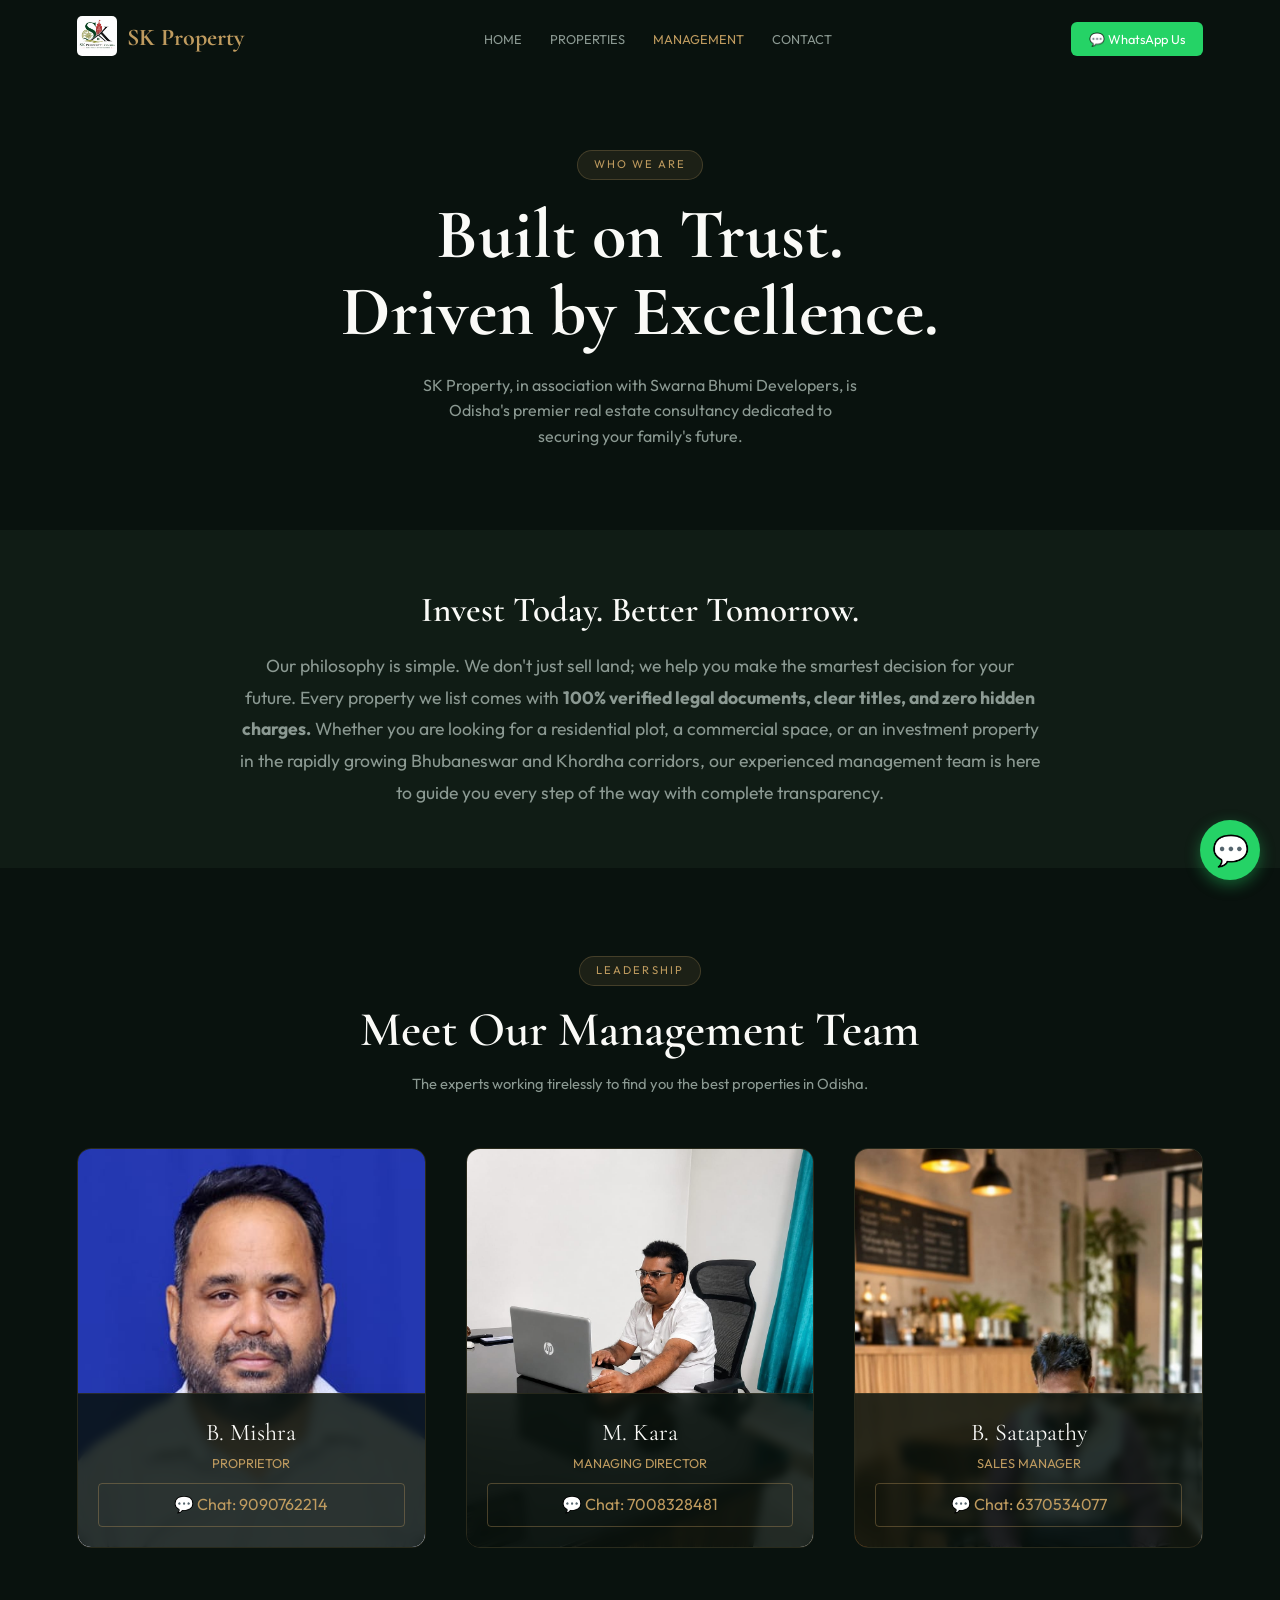
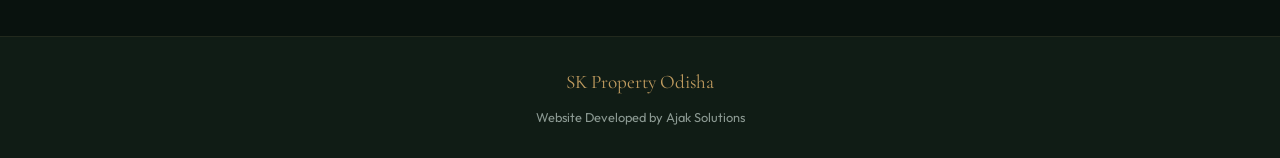
==== about.html @ 980233e9 "xx" ====
<!DOCTYPE html>
<html lang="en">
<head>
    <meta charset="UTF-8" />
    <meta name="viewport" content="width=device-width, initial-scale=1.0" />
    <title>Management — SK Property Odisha</title>
    <link rel="preconnect" href="https://fonts.googleapis.com" />
    <link rel="preconnect" href="https://fonts.gstatic.com" crossorigin />
    <link href="https://fonts.googleapis.com/css2?family=Cormorant+Garamond:wght@400;500;600;700&family=Outfit:wght@300;400;500;600&display=swap" rel="stylesheet" />
    <link rel="stylesheet" href="style.css" />
</head>
<body>

    <nav class="nav" id="nav">
        <div class="nav-brand">
            <img src="images/sklogo.jpeg" alt="SK Property Logo" style="height: 40px; width: auto; border-radius: 5px; margin-bottom: 5px;">
            <span class="nav-brand-main">SK Property</span>
        </div>
        <ul class="nav-links">
            <li><a href="index.html">Home</a></li>
            <li><a href="properties.html">Properties</a></li>
            <li><a href="about.html" style="color: var(--gold);">Management</a></li>
            <li><a href="contact.html">Contact</a></li>
        </ul>
        <div class="nav-right">
            <a class="nav-wa" href="https://wa.me/916370534077?text=Hi!%20I%20visited%20SKpropertyodisha.com%20and%20want%20to%20know%20more." target="_blank">
                💬 WhatsApp Us
            </a>
        </div>
    </nav>

    <section class="hero" style="min-height: 40vh; padding-top: 150px; padding-bottom: 50px; background: linear-gradient(rgba(9, 18, 14, 0.9), rgba(9, 18, 14, 0.95)), url('https://images.unsplash.com/photo-1573164713988-8665fc963095?w=1600&q=80') center/cover;">
        <div class="hero-content">
            <div class="chip">Who We Are</div>
            <h1 class="hero-h1">Built on Trust.<br/>Driven by Excellence.</h1>
            <p class="hero-desc">SK Property, in association with Swarna Bhumi Developers, is Odisha's premier real estate consultancy dedicated to securing your family's future.</p>
        </div>
    </section>

    <section style="padding: 60px 6%; background: var(--dark2); text-align: center;">
        <div style="max-width: 800px; margin: 0 auto;">
            <h2 class="sec-title" style="font-size: 2.2rem; margin-bottom: 20px;">Invest Today. Better Tomorrow.</h2>
            <p style="color: var(--muted); font-size: 1.1rem; line-height: 1.8;">
                Our philosophy is simple. We don't just sell land; we help you make the smartest decision for your future. Every property we list comes with <strong>100% verified legal documents, clear titles, and zero hidden charges.</strong> Whether you are looking for a residential plot, a commercial space, or an investment property in the rapidly growing Bhubaneswar and Khordha corridors, our experienced management team is here to guide you every step of the way with complete transparency.
            </p>
        </div>
    </section>

    <section class="agent" id="team">
        <div class="sec-head sr" style="text-align: center;">
            <div class="chip">Leadership</div>
            <h2 class="sec-title">Meet Our Management Team</h2>
            <p class="sec-sub" style="margin: 0 auto;">The experts working tirelessly to find you the best properties in Odisha.</p>
        </div>
        
        <div class="team-grid">
            <div class="agent-frame sr">
                <img src="images/skdirector.jpeg" alt="B. Mishra" />
                <div class="agent-nameplate">
                    <div class="agent-name">B. Mishra</div>
                    <div class="agent-title">Proprietor</div>
                    <a href="https://wa.me/919090762214?text=Hi%20B.%20Mishra,%20I%20am%20looking%20for%20property%20investment%20options." target="_blank" class="btn-ghost" style="display:block; text-align:center; margin-top:10px; padding: 8px; border-radius: 4px;">💬 Chat: 9090762214</a>
                </div>
            </div>

            <div class="agent-frame sr">
                <img src="images/skpropiter.jpeg" alt="M. Kara" />
                <div class="agent-nameplate">
                    <div class="agent-name">M. Kara</div>
                    <div class="agent-title">Managing Director</div>
                    <a href="https://wa.me/917008328481?text=Hi%20M.%20Kara,%20I%20am%20looking%20for%20property%20investment%20options." target="_blank" class="btn-ghost" style="display:block; text-align:center; margin-top:10px; padding: 8px; border-radius: 4px;">💬 Chat: 7008328481</a>
                </div>
            </div>

            <div class="agent-frame sr">
                <img src="images/sksalesmanager.jpeg" alt="B. Satapathy" />
                <div class="agent-nameplate">
                    <div class="agent-name">B. Satapathy</div>
                    <div class="agent-title">Sales Manager</div>
                    <a href="https://wa.me/916370534077?text=Hi%20B.%20Satapathy,%20I%20want%20to%20book%20a%20site%20visit." target="_blank" class="btn-ghost" style="display:block; text-align:center; margin-top:10px; padding: 8px; border-radius: 4px;">💬 Chat: 6370534077</a>
                </div>
            </div>
        </div>
    </section>

    <footer>
        <div class="footer-brand">SK Property Odisha</div>
        <div class="footer-note">Website Developed by Ajak Solutions</div>
    </footer>

    <a class="fwa" href="https://wa.me/916370534077?text=Hi%20I%20found%20SK%20Property%20Odisha%20and%20want%20to%20know%20more." target="_blank">💬</a>

    <script src="script.js"></script>
</body>
</html>
---- style.css ----
/* =========================================================
   VARIABLES & THEME
   ========================================================= */
:root {
    --gold: #BF9B5F;
    --gold-light: #D4B483;
    --dark: #09120e; /* Deep rich green/black */
    --dark2: #101c15;
    --dark3: #18261e;
    --cream: #F2EDE3;
    --muted: #8b9992;
    --white: #FAFAF7;
    --green-wa: #25D366;
    --ff-display: 'Cormorant Garamond', Georgia, serif;
    --ff-body: 'Outfit', sans-serif;
    --r: 6px;
    --r-lg: 14px;
    --t: 0.28s cubic-bezier(0.4,0,0.2,1);
}

*, *::before, *::after { box-sizing: border-box; margin: 0; padding: 0; }
html { scroll-behavior: smooth; }
body {
    font-family: var(--ff-body);
    background: var(--dark);
    color: var(--cream);
    overflow-x: hidden;
    line-height: 1.6;
}
img { display: block; width: 100%; object-fit: cover; }
a { text-decoration: none; color: inherit; }
button { font-family: var(--ff-body); }

/* BUTTONS */
.btn {
    display: inline-flex; align-items: center; gap: 9px; padding: 13px 26px;
    border-radius: var(--r); font-size: .88rem; font-weight: 500;
    cursor: pointer; transition: transform var(--t); border: none;
}
.btn-gold { background: var(--gold); color: var(--dark); font-weight: bold; }
.btn-gold:hover { background: var(--gold-light); transform: translateY(-2px); }
.btn-wa { background: var(--green-wa); color: #fff; }
.btn-wa:hover { filter: brightness(1.1); transform: translateY(-2px); }
.btn-ghost { background: transparent; border: 1px solid rgba(191,155,95,.35); color: var(--gold); }
.btn-ghost:hover { background: rgba(191,155,95,.12); }

/* SCROLL REVEAL ANIMATIONS */
.sr { opacity: 0; transform: translateY(28px); transition: opacity .65s ease, transform .65s ease; }
.sr.vis { opacity: 1; transform: none; }
.sr-r { opacity: 0; transform: translateX(28px); transition: opacity .65s ease, transform .65s ease; }
.sr-r.vis { opacity: 1; transform: none; }

/* SECTIONS & TYPOGRAPHY */
.chip {
    display: inline-flex; align-items: center; padding: 5px 16px; border-radius: 100px;
    background: rgba(191,155,95,.1); border: 1px solid rgba(191,155,95,.25);
    font-size: .7rem; letter-spacing: .18em; text-transform: uppercase; color: var(--gold);
    margin-bottom: 16px;
}
h2.sec-title {
    font-family: var(--ff-display); font-size: clamp(2rem, 3.8vw, 3.2rem);
    font-weight: 600; line-height: 1.15; color: var(--white); margin-bottom: 14px;
}
.sec-sub { font-size: .92rem; color: var(--muted); max-width: 500px; }
.sec-head { margin-bottom: 52px; }
section { padding: 88px 6%; }

/* NAVBAR */
.nav {
    position: fixed; inset: 0 0 auto 0; z-index: 200; padding: 16px 6%;
    display: flex; align-items: center; justify-content: space-between;
    transition: background var(--t);
}
.nav.stuck { background: rgba(9, 18, 14, 0.95); backdrop-filter: blur(10px); border-bottom: 1px solid rgba(191,155,95,.12); }
.nav-brand { display: flex; align-items: center; gap: 10px; }
.nav-brand-main { font-family: var(--ff-display); font-size: 1.5rem; color: var(--gold); font-weight: bold; }
.nav-links { display: flex; gap: 28px; list-style: none; }
.nav-links a { font-size: .8rem; text-transform: uppercase; color: var(--muted); transition: color var(--t); }
.nav-links a:hover { color: var(--gold); }
.nav-wa { background: var(--green-wa); color: #fff; padding: 9px 18px; border-radius: var(--r); font-size: .8rem; }

/* HERO */
.hero { min-height: 100svh; display: grid; grid-template-columns: 1fr 1fr; align-items: center; padding: 0 6%; gap: 48px; }
.hero-bg { position: absolute; inset: 0; background: radial-gradient(ellipse 80% 80% at 20% 60%, #101c15 0%, #09120e 60%); z-index:-1;}
.hero-h1 { font-family: var(--ff-display); font-size: clamp(2.6rem, 5.5vw, 4.4rem); color: var(--white); line-height: 1.1; margin-bottom: 22px; }
.hero-h1 em { color: var(--gold); font-style: normal; }
.hero-desc { color: var(--muted); margin-bottom: 38px; max-width: 440px; }
.hero-actions { display: flex; gap: 12px; margin-bottom: 40px; }
.ht-item { font-size: .8rem; color: var(--muted); margin-bottom: 10px; }

/* STATS */
.stats-bar { background: var(--dark2); padding: 44px 6%; border-top: 1px solid rgba(191,155,95,.1); }
.stats-inner { display: grid; grid-template-columns: repeat(4, 1fr); max-width: 960px; margin: 0 auto; text-align: center; }
.stat-num { font-family: var(--ff-display); font-size: 2.5rem; color: var(--gold); font-weight: bold; }
.stat-label { font-size: .7rem; text-transform: uppercase; color: var(--muted); }

/* PROPERTIES TABS & CARDS */
.tabs { display: flex; gap: 10px; margin-bottom: 40px; }
.tab { padding: 11px 28px; background: transparent; border: 1px solid rgba(191,155,95,.2); border-radius: var(--r); color: var(--muted); cursor: pointer; }
.tab.on { background: var(--gold); color: var(--dark); font-weight: bold; }
.tc { display: none; } .tc.on { display: block; }
.prop-grid { display: grid; grid-template-columns: repeat(auto-fill, minmax(300px, 1fr)); gap: 22px; }
.pcard { background: var(--dark2); border-radius: var(--r-lg); overflow: hidden; border: 1px solid rgba(191,155,95,.1); transition: transform var(--t); }
.pcard:hover { transform: translateY(-5px); border-color: var(--gold); }
.pcard-img { height: 200px; position: relative; }
.pcard-badge { position: absolute; top: 10px; left: 10px; background: var(--gold); color: var(--dark); padding: 4px 10px; border-radius: 20px; font-size: .7rem; font-weight: bold; }
.pcard-body { padding: 22px; }
.pcard-name { font-family: var(--ff-display); font-size: 1.3rem; color: var(--white); }
.pcard-price { font-family: var(--ff-display); font-size: 1.6rem; color: var(--gold); margin: 10px 0; }
.pcard-wa { display: block; text-align: center; background: var(--green-wa); color: white; padding: 10px; border-radius: var(--r); margin-top: 15px; }

/* MANAGEMENT TEAM GRID */
.team-grid { display: grid; grid-template-columns: repeat(auto-fit, minmax(280px, 1fr)); gap: 40px; margin-top: 40px; }
.agent-frame { border-radius: var(--r-lg); overflow: hidden; border: 1px solid rgba(191,155,95,.18); position: relative; height: 400px; }
.agent-nameplate { position: absolute; bottom: 0; width: 100%; padding: 20px; background: rgba(9, 18, 14, 0.85); backdrop-filter: blur(5px); border-top: 1px solid rgba(191,155,95,.15); text-align: center; }
.agent-name { font-family: var(--ff-display); font-size: 1.5rem; color: var(--white); }
.agent-title { font-size: .8rem; color: var(--gold); text-transform: uppercase; }

/* CONTACT FORM */
.contact-inner { display: grid; grid-template-columns: 1fr 1fr; gap: 60px; }
.fi { width: 100%; background: var(--dark3); border: 1px solid rgba(191,155,95,.2); padding: 15px; color: white; border-radius: var(--r); margin-bottom: 15px; font-family: inherit; }
.fsub { width: 100%; background: var(--gold); color: var(--dark); padding: 15px; border: none; border-radius: var(--r); font-weight: bold; cursor: pointer; }

/* FOOTER & FLOATING WA */
footer { background: var(--dark2); padding: 30px 6%; text-align: center; border-top: 1px solid rgba(191,155,95,.1); }
.footer-brand { color: var(--gold); font-family: var(--ff-display); font-size: 1.2rem; }
.footer-note { font-size: .8rem; color: var(--muted); margin-top: 10px; }
.fwa { position: fixed; bottom: 20px; right: 20px; background: var(--green-wa); width: 60px; height: 60px; border-radius: 50%; display: flex; align-items: center; justify-content: center; font-size: 30px; box-shadow: 0 5px 15px rgba(37,211,102,.4); z-index: 1000; text-decoration: none; }

/* RESPONSIVE */
@media(max-width: 960px) {
    .nav-links, .nav-wa { display: none; }
    .hero { grid-template-columns: 1fr; padding-top: 100px; }
    .hero-right { display: none; }
    .stats-inner { grid-template-columns: 1fr 1fr; gap: 20px; }
    .contact-inner { grid-template-columns: 1fr; }
}

/* =========================================================
   NEW BUYER-CENTRIC HERO & SEARCH BAR
   ========================================================= */
.hero { display: flex; justify-content: center; text-align: center; padding-top: 120px; }
.hero-content { max-width: 800px; width: 100%; z-index: 2; display: flex; flex-direction: column; align-items: center; }
.hero-h1 { text-align: center; }
.hero-desc { text-align: center; margin: 0 auto 30px auto; }

.search-bar {
    display: flex;
    gap: 10px;
    background: rgba(255, 255, 255, 0.05);
    padding: 15px;
    border-radius: 10px;
    backdrop-filter: blur(10px);
    border: 1px solid rgba(191,155,95,.2);
    width: 100%;
    flex-wrap: wrap;
    justify-content: center;
}

.search-input { width: auto; margin-bottom: 0; min-width: 200px; background: var(--dark2); border-color: transparent; }
.search-btn { padding: 15px 30px; }

@media(max-width: 768px) {
    .search-bar { flex-direction: column; }
    .search-input, .search-btn { width: 100%; }
}

/* =========================================================
   PROPERTY DETAIL PAGE SPECIFICS
   ========================================================= */
.detail-grid {
    display: grid;
    grid-template-columns: 2fr 1fr;
    gap: 50px;
    align-items: start; /* Critical for sticky sidebar to work */
}

.detail-section {
    margin-bottom: 50px;
    padding-bottom: 40px;
    border-bottom: 1px solid rgba(191,155,95,.1);
}

.detail-title {
    font-family: var(--ff-display);
    font-size: 1.8rem;
    color: var(--white);
    margin-bottom: 20px;
}

/* Quick Specs Row */
.quick-specs {
    display: flex;
    gap: 20px;
    background: var(--dark2);
    padding: 20px;
    border-radius: var(--r-lg);
    border: 1px solid rgba(191,155,95,.1);
    margin-bottom: 40px;
    flex-wrap: wrap;
}

.spec-item {
    display: flex;
    align-items: center;
    gap: 15px;
    flex: 1;
    min-width: 120px;
}

.spec-icon {
    font-size: 1.8rem;
    background: rgba(191,155,95,.1);
    padding: 10px;
    border-radius: 10px;
}

/* Photo Gallery Grid */
.gallery-grid {
    display: grid;
    grid-template-columns: repeat(auto-fit, minmax(200px, 1fr));
    gap: 15px;
}

.gallery-img {
    height: 200px;
    border-radius: var(--r-lg);
    cursor: pointer;
    transition: transform var(--t);
}

.gallery-img:hover {
    transform: scale(1.03);
}

/* Sticky Sidebar */
.sidebar-card {
    background: var(--dark3);
    padding: 30px;
    border-radius: var(--r-lg);
    border: 1px solid rgba(191,155,95,.2);
    position: sticky;
    top: 100px; /* Sticks 100px from the top of the screen when scrolling */
}

/* Detail Page Responsive */
@media(max-width: 960px) {
    .detail-grid {
        grid-template-columns: 1fr;
    }
    .sidebar-card {
        position: static; /* Removes sticky behavior on mobile */
    }
}
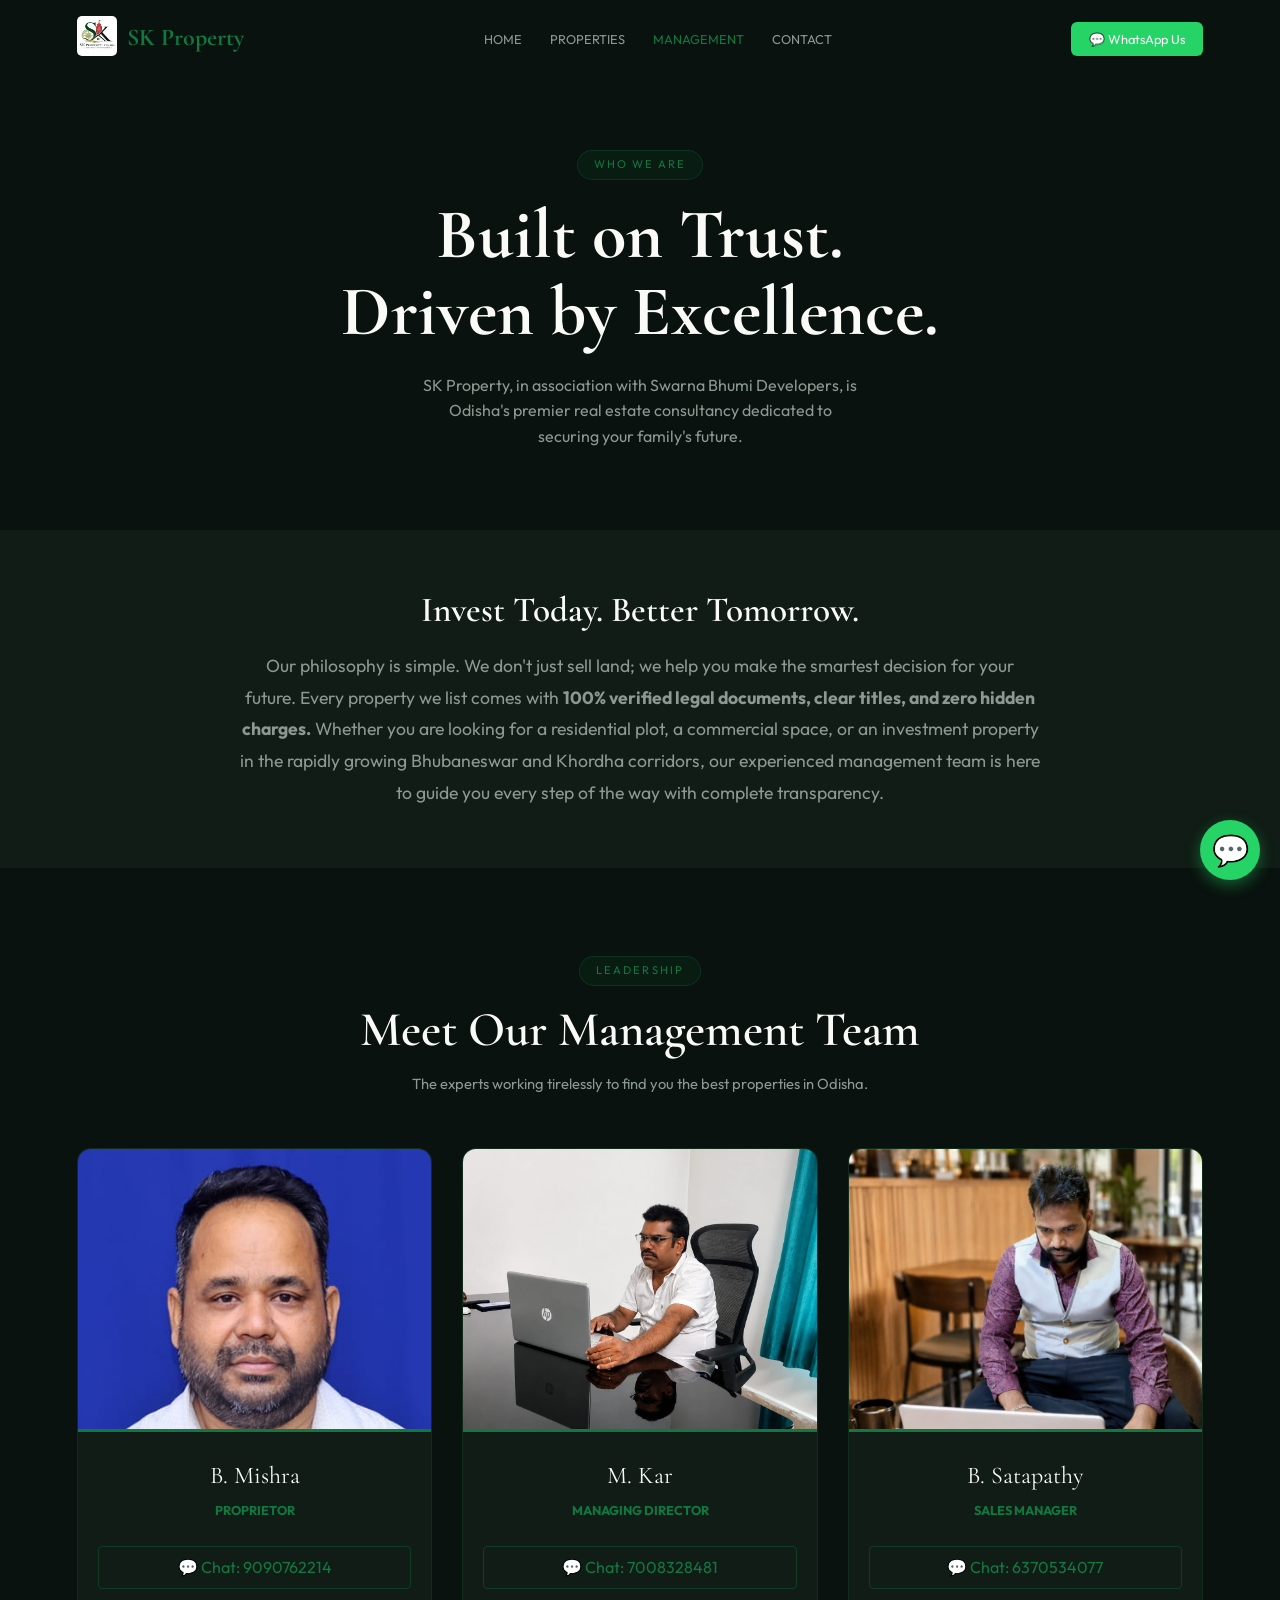
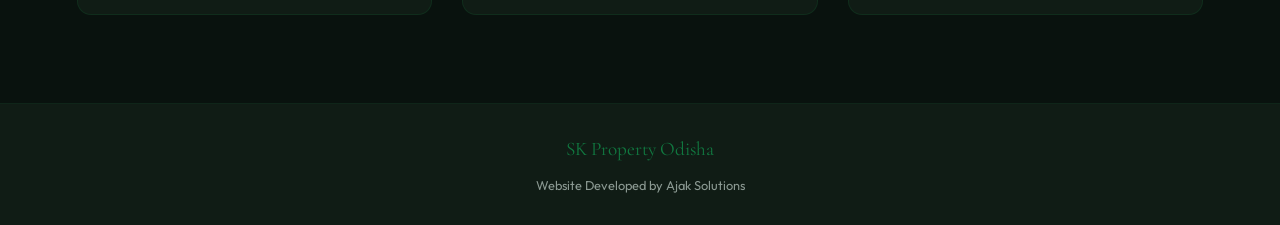
==== commit 0af181c9: "s" ====
--- a/about.html
+++ b/about.html
@@ -64,9 +64,9 @@
             </div>
 
             <div class="agent-frame sr">
-                <img src="images/skpropiter.jpeg" alt="M. Kara" />
+                <img src="images/skpropiter.jpeg" alt="M. Kar" />
                 <div class="agent-nameplate">
-                    <div class="agent-name">M. Kara</div>
+                    <div class="agent-name">M. Kar</div>
                     <div class="agent-title">Managing Director</div>
                     <a href="https://wa.me/917008328481?text=Hi%20M.%20Kara,%20I%20am%20looking%20for%20property%20investment%20options." target="_blank" class="btn-ghost" style="display:block; text-align:center; margin-top:10px; padding: 8px; border-radius: 4px;">💬 Chat: 7008328481</a>
                 </div>
--- a/style.css
+++ b/style.css
@@ -1,9 +1,11 @@
 /* =========================================================
-   VARIABLES & THEME
+   VARIABLES & THEME (Updated to Premium Logo Green)
    ========================================================= */
 :root {
-    --gold: #BF9B5F;
-    --gold-light: #D4B483;
+    /* Replaced orange/gold with the Deep Forest Green from the SK Logo */
+    --gold: #117840; 
+    --gold-light: #169b53;
+    
     --dark: #09120e; /* Deep rich green/black */
     --dark2: #101c15;
     --dark3: #18261e;
@@ -37,12 +39,13 @@
     border-radius: var(--r); font-size: .88rem; font-weight: 500;
     cursor: pointer; transition: transform var(--t); border: none;
 }
-.btn-gold { background: var(--gold); color: var(--dark); font-weight: bold; }
+/* Changed text color to white for contrast against the new green */
+.btn-gold { background: var(--gold); color: var(--white); font-weight: bold; }
 .btn-gold:hover { background: var(--gold-light); transform: translateY(-2px); }
 .btn-wa { background: var(--green-wa); color: #fff; }
 .btn-wa:hover { filter: brightness(1.1); transform: translateY(-2px); }
-.btn-ghost { background: transparent; border: 1px solid rgba(191,155,95,.35); color: var(--gold); }
-.btn-ghost:hover { background: rgba(191,155,95,.12); }
+.btn-ghost { background: transparent; border: 1px solid rgba(17, 120, 64, .35); color: var(--gold); }
+.btn-ghost:hover { background: rgba(17, 120, 64, .12); }
 
 /* SCROLL REVEAL ANIMATIONS */
 .sr { opacity: 0; transform: translateY(28px); transition: opacity .65s ease, transform .65s ease; }
@@ -53,7 +56,7 @@
 /* SECTIONS & TYPOGRAPHY */
 .chip {
     display: inline-flex; align-items: center; padding: 5px 16px; border-radius: 100px;
-    background: rgba(191,155,95,.1); border: 1px solid rgba(191,155,95,.25);
+    background: rgba(17, 120, 64, .1); border: 1px solid rgba(17, 120, 64, .25);
     font-size: .7rem; letter-spacing: .18em; text-transform: uppercase; color: var(--gold);
     margin-bottom: 16px;
 }
@@ -71,7 +74,7 @@
     display: flex; align-items: center; justify-content: space-between;
     transition: background var(--t);
 }
-.nav.stuck { background: rgba(9, 18, 14, 0.95); backdrop-filter: blur(10px); border-bottom: 1px solid rgba(191,155,95,.12); }
+.nav.stuck { background: rgba(9, 18, 14, 0.95); backdrop-filter: blur(10px); border-bottom: 1px solid rgba(17, 120, 64, .12); }
 .nav-brand { display: flex; align-items: center; gap: 10px; }
 .nav-brand-main { font-family: var(--ff-display); font-size: 1.5rem; color: var(--gold); font-weight: bold; }
 .nav-links { display: flex; gap: 28px; list-style: none; }
@@ -89,40 +92,125 @@
 .ht-item { font-size: .8rem; color: var(--muted); margin-bottom: 10px; }
 
 /* STATS */
-.stats-bar { background: var(--dark2); padding: 44px 6%; border-top: 1px solid rgba(191,155,95,.1); }
+.stats-bar { background: var(--dark2); padding: 44px 6%; border-top: 1px solid rgba(17, 120, 64, .1); }
 .stats-inner { display: grid; grid-template-columns: repeat(4, 1fr); max-width: 960px; margin: 0 auto; text-align: center; }
 .stat-num { font-family: var(--ff-display); font-size: 2.5rem; color: var(--gold); font-weight: bold; }
 .stat-label { font-size: .7rem; text-transform: uppercase; color: var(--muted); }
 
 /* PROPERTIES TABS & CARDS */
 .tabs { display: flex; gap: 10px; margin-bottom: 40px; }
-.tab { padding: 11px 28px; background: transparent; border: 1px solid rgba(191,155,95,.2); border-radius: var(--r); color: var(--muted); cursor: pointer; }
-.tab.on { background: var(--gold); color: var(--dark); font-weight: bold; }
+.tab { padding: 11px 28px; background: transparent; border: 1px solid rgba(17, 120, 64, .2); border-radius: var(--r); color: var(--muted); cursor: pointer; }
+.tab.on { background: var(--gold); color: var(--white); font-weight: bold; }
 .tc { display: none; } .tc.on { display: block; }
+
 .prop-grid { display: grid; grid-template-columns: repeat(auto-fill, minmax(300px, 1fr)); gap: 22px; }
-.pcard { background: var(--dark2); border-radius: var(--r-lg); overflow: hidden; border: 1px solid rgba(191,155,95,.1); transition: transform var(--t); }
+
+/* 1. Flexbox applied to the Card */
+.pcard { 
+    background: var(--dark2); 
+    border-radius: var(--r-lg); 
+    overflow: hidden; 
+    border: 1px solid rgba(17, 120, 64, .1); 
+    transition: transform var(--t); 
+    display: flex; 
+    flex-direction: column; 
+}
 .pcard:hover { transform: translateY(-5px); border-color: var(--gold); }
-.pcard-img { height: 200px; position: relative; }
-.pcard-badge { position: absolute; top: 10px; left: 10px; background: var(--gold); color: var(--dark); padding: 4px 10px; border-radius: 20px; font-size: .7rem; font-weight: bold; }
-.pcard-body { padding: 22px; }
+
+/* 2. Lock the Image Height so tall posters don't stretch */
+.pcard-img { height: 250px; width: 100%; position: relative; }
+.pcard-img img { width: 100%; height: 100%; object-fit: cover; object-position: top center; }
+
+.pcard-badge { position: absolute; top: 10px; left: 10px; background: var(--gold); color: var(--white); padding: 4px 10px; border-radius: 20px; font-size: .7rem; font-weight: bold; }
+
+/* 3. Flex-grow forces the body to stretch, pushing the button down */
+.pcard-body { 
+    padding: 22px; 
+    display: flex; 
+    flex-direction: column; 
+    flex-grow: 1; 
+}
+
 .pcard-name { font-family: var(--ff-display); font-size: 1.3rem; color: var(--white); }
 .pcard-price { font-family: var(--ff-display); font-size: 1.6rem; color: var(--gold); margin: 10px 0; }
-.pcard-wa { display: block; text-align: center; background: var(--green-wa); color: white; padding: 10px; border-radius: var(--r); margin-top: 15px; }
+.pcard-note { font-size: 0.9rem; color: var(--muted); }
+
+/* 4. Margin-top: auto is the magic trick that glues the button to the bottom! */
+.pcard-wa { 
+    display: block; 
+    text-align: center; 
+    background: var(--gold); 
+    color: white; 
+    padding: 12px; 
+    border-radius: var(--r); 
+    margin-top: auto; 
+    font-weight: bold;
+    transition: filter var(--t);
+}
+.pcard-wa:hover { filter: brightness(1.1); color: white; }
 
 /* MANAGEMENT TEAM GRID */
-.team-grid { display: grid; grid-template-columns: repeat(auto-fit, minmax(280px, 1fr)); gap: 40px; margin-top: 40px; }
-.agent-frame { border-radius: var(--r-lg); overflow: hidden; border: 1px solid rgba(191,155,95,.18); position: relative; height: 400px; }
-.agent-nameplate { position: absolute; bottom: 0; width: 100%; padding: 20px; background: rgba(9, 18, 14, 0.85); backdrop-filter: blur(5px); border-top: 1px solid rgba(191,155,95,.15); text-align: center; }
-.agent-name { font-family: var(--ff-display); font-size: 1.5rem; color: var(--white); }
-.agent-title { font-size: .8rem; color: var(--gold); text-transform: uppercase; }
+.team-grid { 
+    display: grid; 
+    grid-template-columns: repeat(auto-fit, minmax(260px, 1fr)); 
+    gap: 30px; 
+    margin-top: 40px; 
+}
+
+.agent-frame { 
+    border-radius: var(--r-lg); 
+    overflow: hidden; 
+    border: 1px solid rgba(17, 120, 64, .18); 
+    background: var(--dark2);
+    display: flex;
+    flex-direction: column;
+    transition: transform var(--t), box-shadow var(--t), border-color var(--t);
+}
+
+.agent-frame:hover {
+    transform: translateY(-5px);
+    box-shadow: 0 10px 30px rgba(0, 0, 0, 0.4);
+    border-color: var(--gold);
+}
+
+.agent-frame img { 
+    height: 280px; /* Reduced from 400px so it's not overly big */
+    width: 100%;
+    object-fit: cover; 
+    object-position: top center; /* Keeps the focus on the face */
+}
+
+.agent-nameplate { 
+    padding: 25px 20px; 
+    text-align: center; 
+    border-top: 3px solid var(--gold); /* Adds a premium green accent line under the photo */
+    display: flex;
+    flex-direction: column;
+    flex-grow: 1; /* Ensures the buttons align at the bottom even if names are long */
+}
+
+.agent-name { 
+    font-family: var(--ff-display); 
+    font-size: 1.5rem; 
+    color: var(--white); 
+    margin-bottom: 5px;
+}
+
+.agent-title { 
+    font-size: .8rem; 
+    color: var(--gold); 
+    text-transform: uppercase; 
+    font-weight: bold; 
+    margin-bottom: 15px; /* Adds breathing room before the button */
+}
 
 /* CONTACT FORM */
 .contact-inner { display: grid; grid-template-columns: 1fr 1fr; gap: 60px; }
-.fi { width: 100%; background: var(--dark3); border: 1px solid rgba(191,155,95,.2); padding: 15px; color: white; border-radius: var(--r); margin-bottom: 15px; font-family: inherit; }
-.fsub { width: 100%; background: var(--gold); color: var(--dark); padding: 15px; border: none; border-radius: var(--r); font-weight: bold; cursor: pointer; }
+.fi { width: 100%; background: var(--dark3); border: 1px solid rgba(17, 120, 64, .2); padding: 15px; color: white; border-radius: var(--r); margin-bottom: 15px; font-family: inherit; }
+.fsub { width: 100%; background: var(--gold); color: var(--white); padding: 15px; border: none; border-radius: var(--r); font-weight: bold; cursor: pointer; }
 
 /* FOOTER & FLOATING WA */
-footer { background: var(--dark2); padding: 30px 6%; text-align: center; border-top: 1px solid rgba(191,155,95,.1); }
+footer { background: var(--dark2); padding: 30px 6%; text-align: center; border-top: 1px solid rgba(17, 120, 64, .1); }
 .footer-brand { color: var(--gold); font-family: var(--ff-display); font-size: 1.2rem; }
 .footer-note { font-size: .8rem; color: var(--muted); margin-top: 10px; }
 .fwa { position: fixed; bottom: 20px; right: 20px; background: var(--green-wa); width: 60px; height: 60px; border-radius: 50%; display: flex; align-items: center; justify-content: center; font-size: 30px; box-shadow: 0 5px 15px rgba(37,211,102,.4); z-index: 1000; text-decoration: none; }
@@ -151,7 +239,7 @@
     padding: 15px;
     border-radius: 10px;
     backdrop-filter: blur(10px);
-    border: 1px solid rgba(191,155,95,.2);
+    border: 1px solid rgba(17, 120, 64, .2);
     width: 100%;
     flex-wrap: wrap;
     justify-content: center;
@@ -178,7 +266,7 @@
 .detail-section {
     margin-bottom: 50px;
     padding-bottom: 40px;
-    border-bottom: 1px solid rgba(191,155,95,.1);
+    border-bottom: 1px solid rgba(17, 120, 64, .1);
 }
 
 .detail-title {
@@ -195,7 +283,7 @@
     background: var(--dark2);
     padding: 20px;
     border-radius: var(--r-lg);
-    border: 1px solid rgba(191,155,95,.1);
+    border: 1px solid rgba(17, 120, 64, .1);
     margin-bottom: 40px;
     flex-wrap: wrap;
 }
@@ -210,7 +298,7 @@
 
 .spec-icon {
     font-size: 1.8rem;
-    background: rgba(191,155,95,.1);
+    background: rgba(17, 120, 64, .1);
     padding: 10px;
     border-radius: 10px;
 }
@@ -218,19 +306,27 @@
 /* Photo Gallery Grid */
 .gallery-grid {
     display: grid;
-    grid-template-columns: repeat(auto-fit, minmax(200px, 1fr));
+    grid-template-columns: repeat(auto-fit, minmax(220px, 1fr));
     gap: 15px;
 }
 
+.full-page-gallery {
+    grid-template-columns: repeat(auto-fit, minmax(300px, 1fr));
+    gap: 25px;
+}
+
 .gallery-img {
-    height: 200px;
+    height: 250px;
+    width: 100%;
     border-radius: var(--r-lg);
     cursor: pointer;
-    transition: transform var(--t);
+    transition: transform var(--t), box-shadow var(--t);
+    object-fit: cover;
 }
 
 .gallery-img:hover {
     transform: scale(1.03);
+    box-shadow: 0 10px 25px rgba(0,0,0,0.5);
 }
 
 /* Sticky Sidebar */
@@ -238,7 +334,7 @@
     background: var(--dark3);
     padding: 30px;
     border-radius: var(--r-lg);
-    border: 1px solid rgba(191,155,95,.2);
+    border: 1px solid rgba(17, 120, 64, .2);
     position: sticky;
     top: 100px; /* Sticks 100px from the top of the screen when scrolling */
 }
@@ -251,4 +347,52 @@
     .sidebar-card {
         position: static; /* Removes sticky behavior on mobile */
     }
-}+}
+
+/* =========================================================
+   WHY CHOOSE US SECTION (Homepage)
+   ========================================================= */
+.why-grid {
+    display: grid;
+    grid-template-columns: repeat(auto-fit, minmax(240px, 1fr));
+    gap: 20px;
+    margin-top: 40px;
+}
+
+.wcard {
+    background: var(--dark3);
+    padding: 38px 28px;
+    border: 1px solid rgba(17, 120, 64, .07);
+    border-radius: var(--r-lg);
+    transition: border-color var(--t), transform var(--t);
+}
+
+.wcard:hover {
+    border-color: var(--gold);
+    transform: translateY(-5px);
+}
+
+.wcard-icon {
+    font-size: 2rem;
+    width: 60px;
+    height: 60px;
+    background: rgba(17, 120, 64, .1);
+    border-radius: 12px;
+    display: flex;
+    align-items: center;
+    justify-content: center;
+    margin-bottom: 20px;
+}
+
+.wcard-title {
+    font-family: var(--ff-display);
+    font-size: 1.3rem;
+    color: var(--white);
+    margin-bottom: 10px;
+}
+
+.wcard-desc {
+    font-size: .9rem;
+    color: var(--muted);
+    line-height: 1.7;
+}
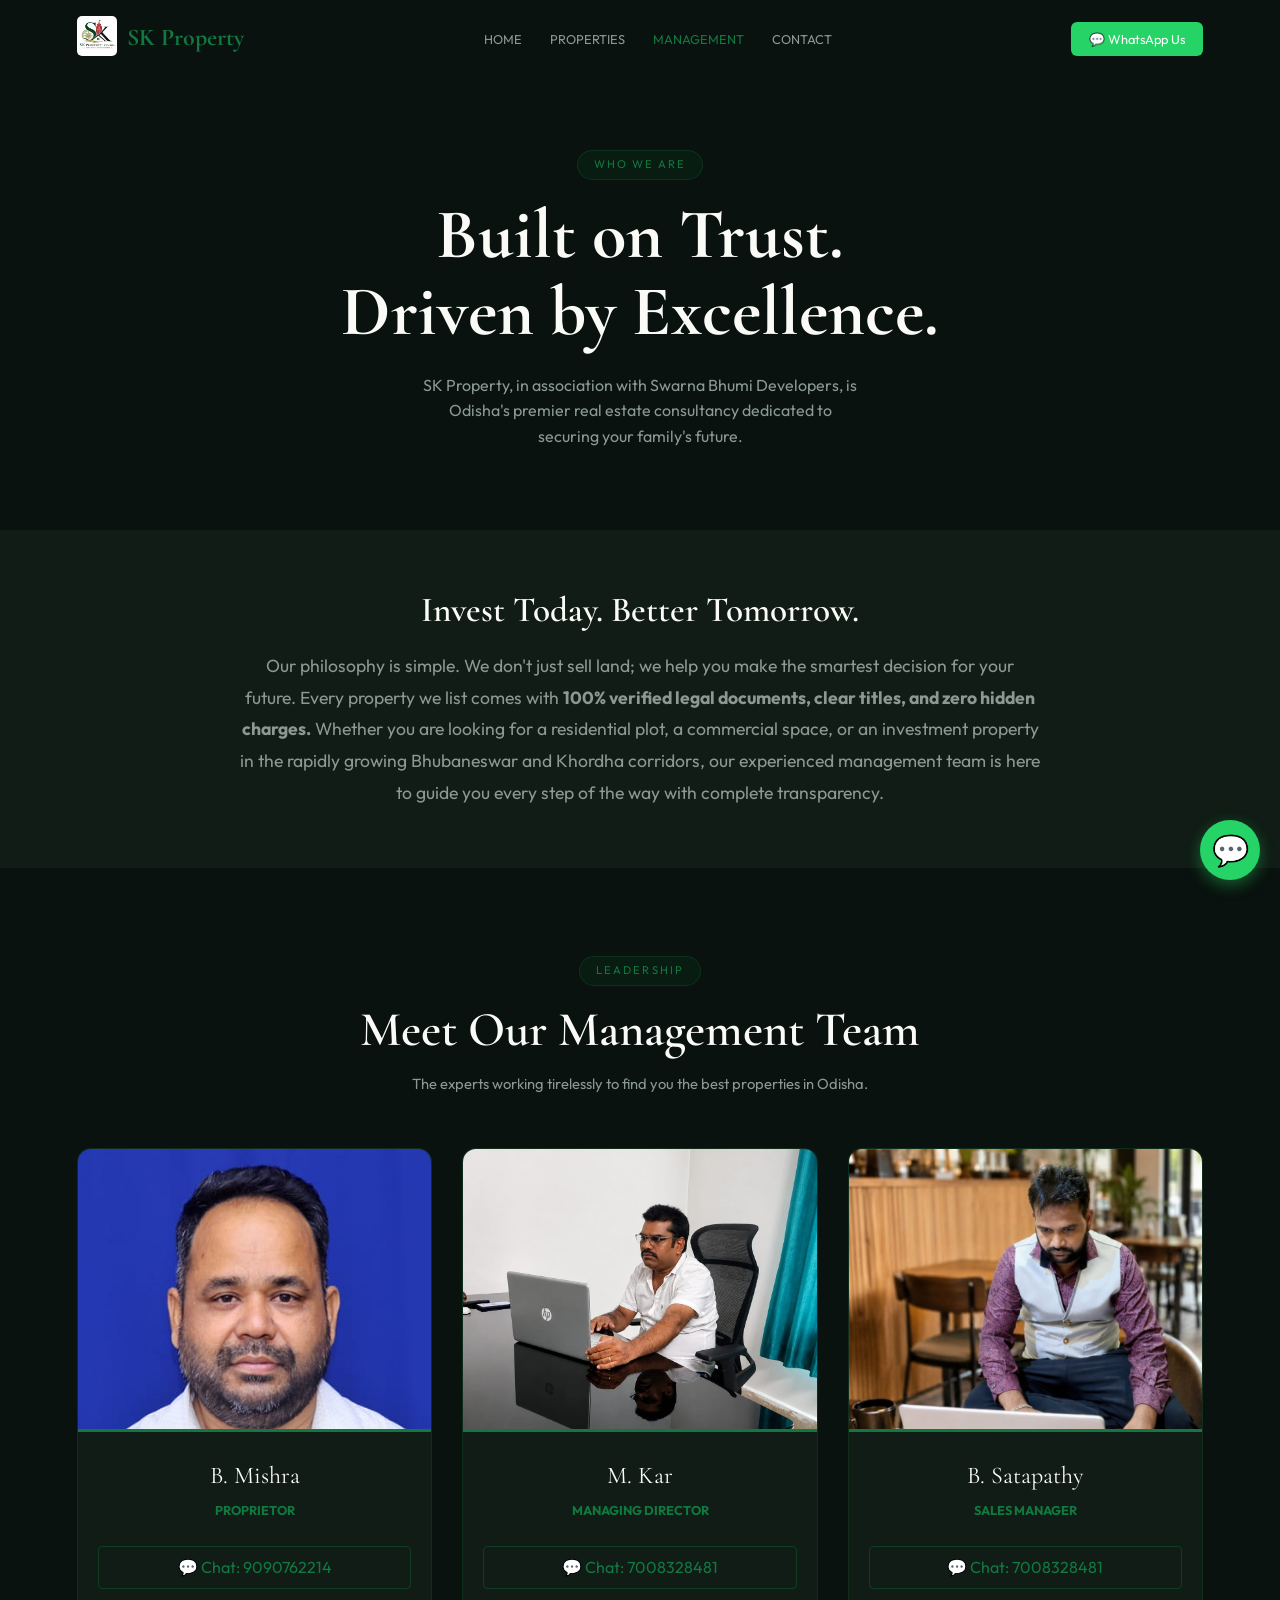
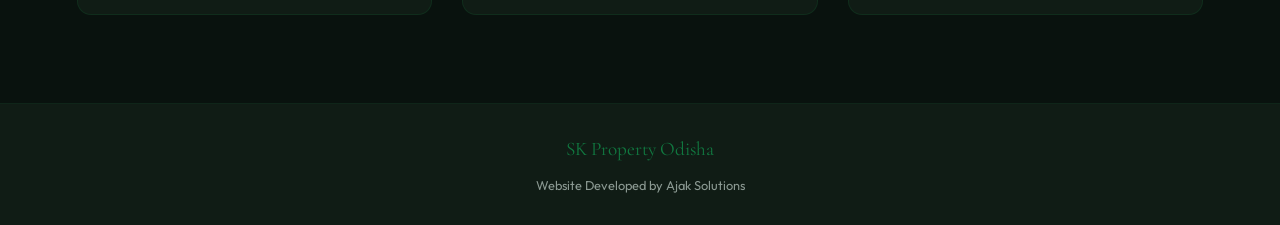
==== commit f1f8e61a: "S" ====
--- a/about.html
+++ b/about.html
@@ -23,7 +23,7 @@
             <li><a href="contact.html">Contact</a></li>
         </ul>
         <div class="nav-right">
-            <a class="nav-wa" href="https://wa.me/916370534077?text=Hi!%20I%20visited%20SKpropertyodisha.com%20and%20want%20to%20know%20more." target="_blank">
+            <a class="nav-wa" href="https://wa.me/917008328481?text=Hi!%20I%20visited%20SKpropertyodisha.com%20and%20want%20to%20know%20more." target="_blank">
                 💬 WhatsApp Us
             </a>
         </div>
@@ -77,7 +77,7 @@
                 <div class="agent-nameplate">
                     <div class="agent-name">B. Satapathy</div>
                     <div class="agent-title">Sales Manager</div>
-                    <a href="https://wa.me/916370534077?text=Hi%20B.%20Satapathy,%20I%20want%20to%20book%20a%20site%20visit." target="_blank" class="btn-ghost" style="display:block; text-align:center; margin-top:10px; padding: 8px; border-radius: 4px;">💬 Chat: 6370534077</a>
+                    <a href="https://wa.me/917008328481?text=Hi%20B.%20Satapathy,%20I%20want%20to%20book%20a%20site%20visit." target="_blank" class="btn-ghost" style="display:block; text-align:center; margin-top:10px; padding: 8px; border-radius: 4px;">💬 Chat: 7008328481</a>
                 </div>
             </div>
         </div>
@@ -88,7 +88,7 @@
         <div class="footer-note">Website Developed by Ajak Solutions</div>
     </footer>
 
-    <a class="fwa" href="https://wa.me/916370534077?text=Hi%20I%20found%20SK%20Property%20Odisha%20and%20want%20to%20know%20more." target="_blank">💬</a>
+    <a class="fwa" href="https://wa.me/917008328481?text=Hi%20I%20found%20SK%20Property%20Odisha%20and%20want%20to%20know%20more." target="_blank">💬</a>
 
     <script src="script.js"></script>
 </body>
--- a/style.css
+++ b/style.css
@@ -132,7 +132,7 @@
 }
 
 .pcard-name { font-family: var(--ff-display); font-size: 1.3rem; color: var(--white); }
-.pcard-price { font-family: var(--ff-display); font-size: 1.6rem; color: var(--gold); margin: 10px 0; }
+.pcard-price { font-family: var(--ff-display); font-size: 1.6rem; color: var(--white); font-weight: bold; margin: 10px 0; }
 .pcard-note { font-size: 0.9rem; color: var(--muted); }
 
 /* 4. Margin-top: auto is the magic trick that glues the button to the bottom! */
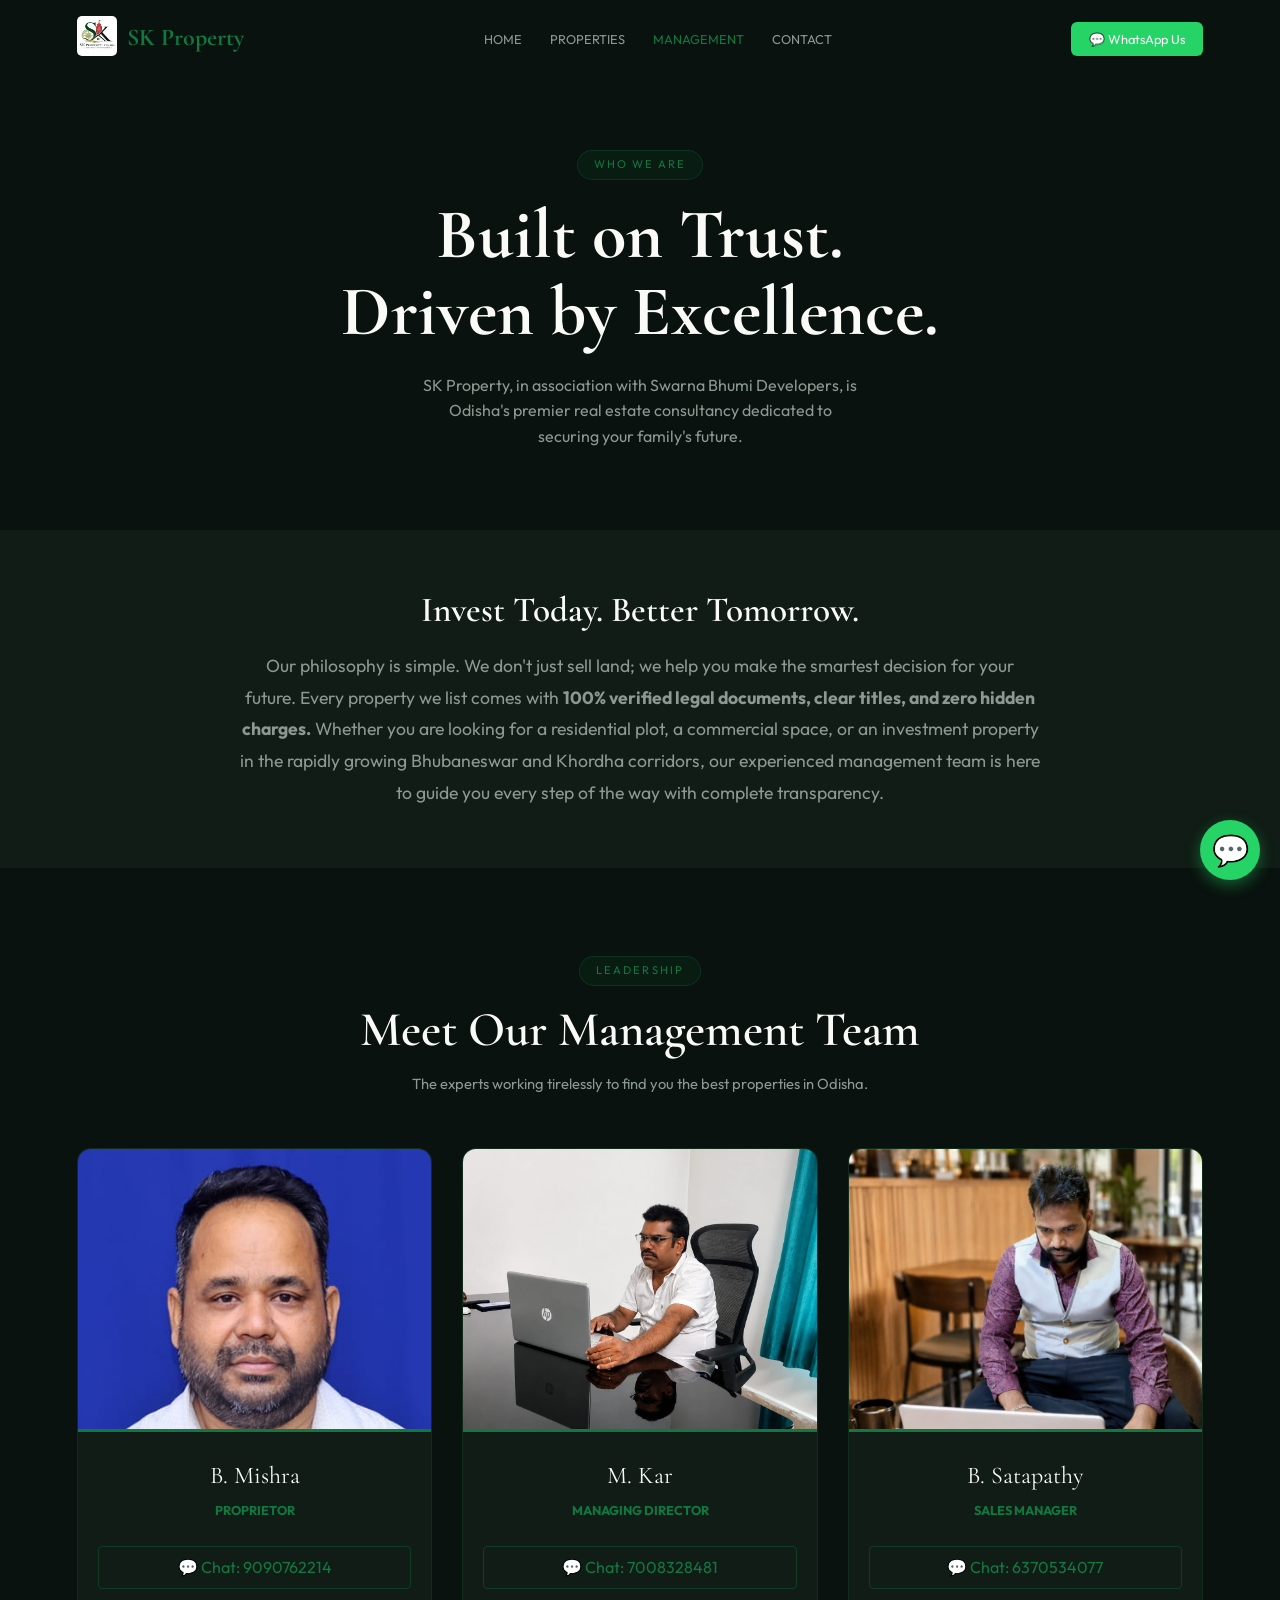
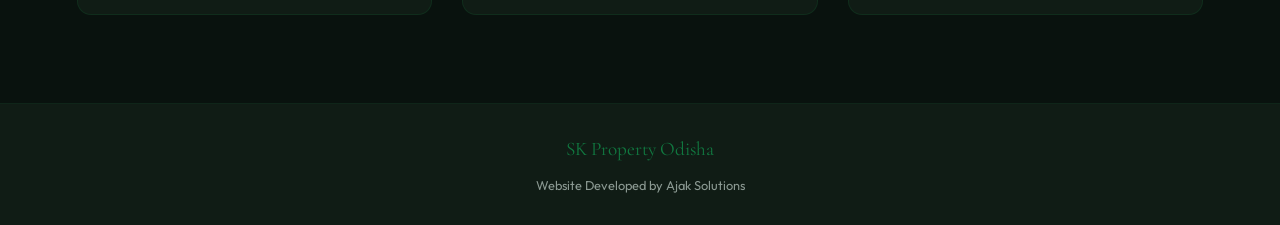
==== commit 4351ca97: "S" ====
--- a/about.html
+++ b/about.html
@@ -77,7 +77,7 @@
                 <div class="agent-nameplate">
                     <div class="agent-name">B. Satapathy</div>
                     <div class="agent-title">Sales Manager</div>
-                    <a href="https://wa.me/917008328481?text=Hi%20B.%20Satapathy,%20I%20want%20to%20book%20a%20site%20visit." target="_blank" class="btn-ghost" style="display:block; text-align:center; margin-top:10px; padding: 8px; border-radius: 4px;">💬 Chat: 7008328481</a>
+                    <a href="https://wa.me/916370534077?text=Hi%20B.%20Satapathy,%20I%20want%20to%20book%20a%20site%20visit." target="_blank" class="btn-ghost" style="display:block; text-align:center; margin-top:10px; padding: 8px; border-radius: 4px;">💬 Chat: 6370534077</a>
                 </div>
             </div>
         </div>
